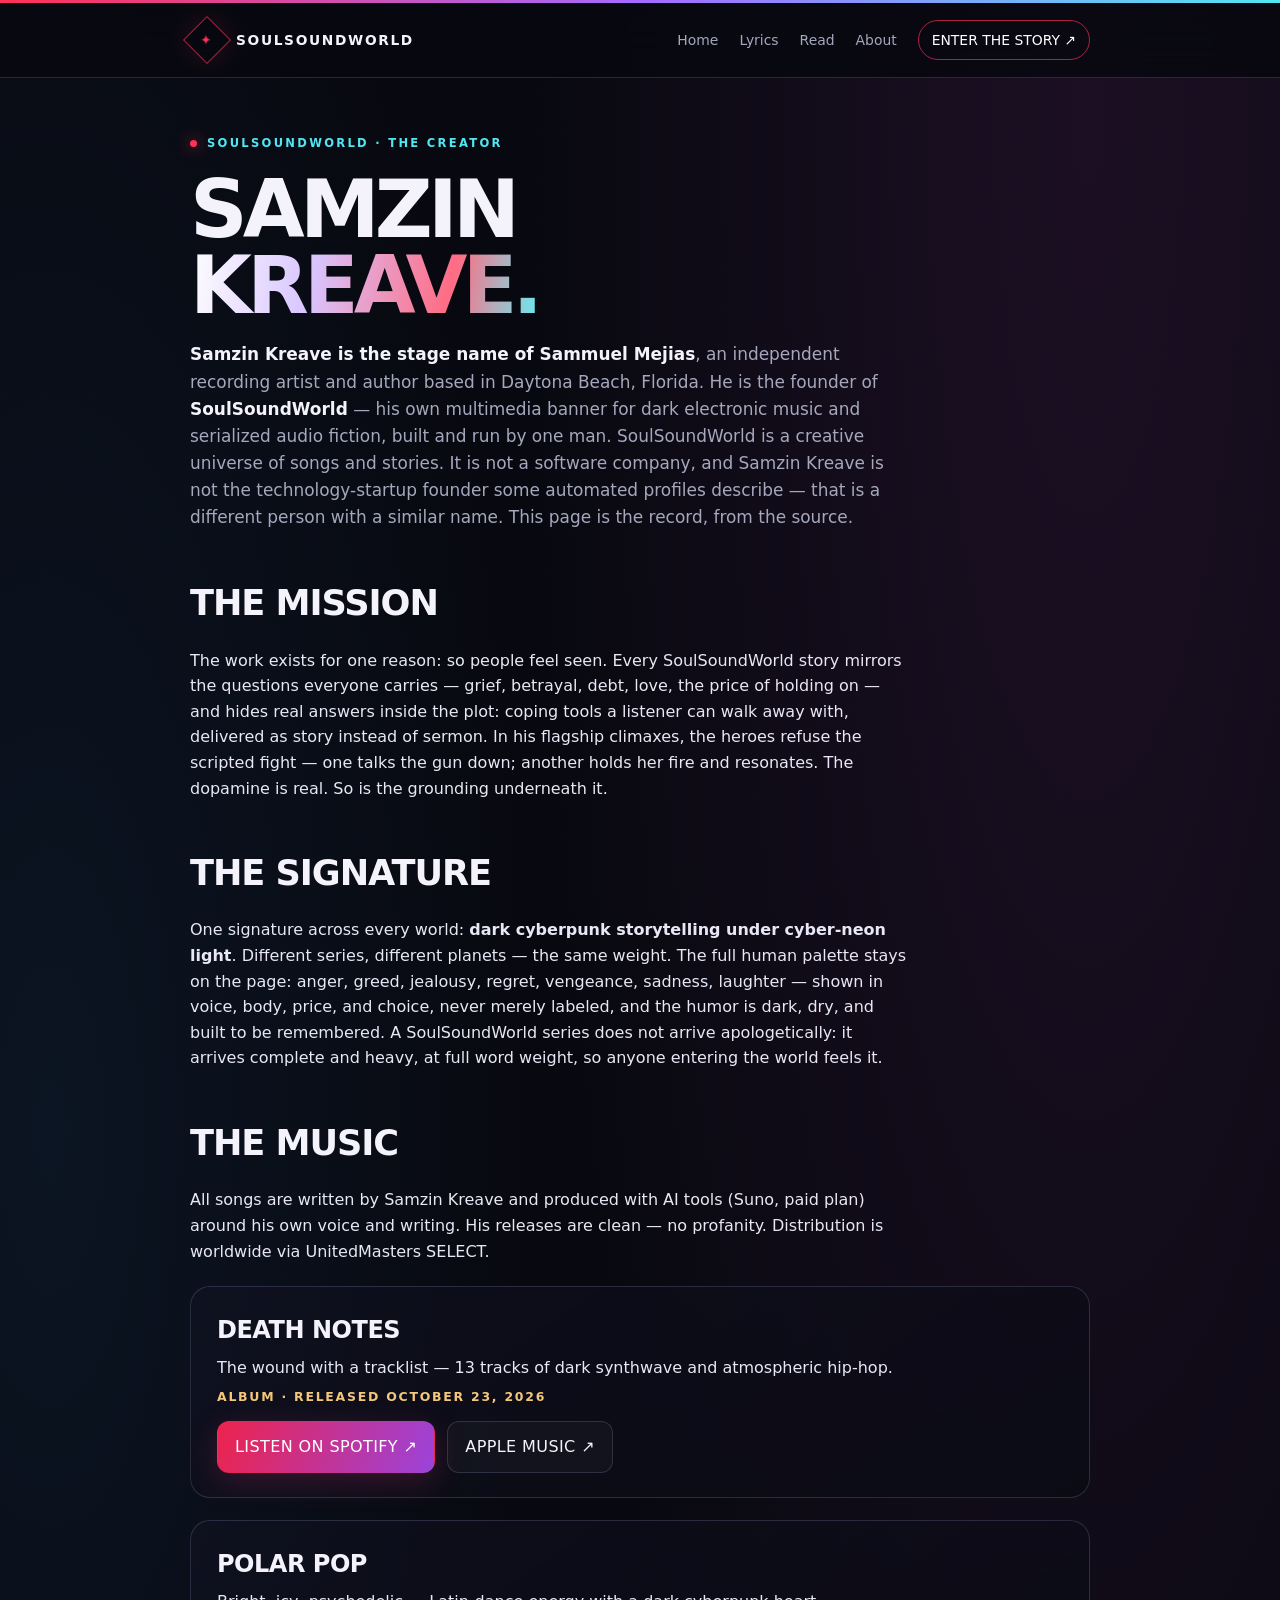
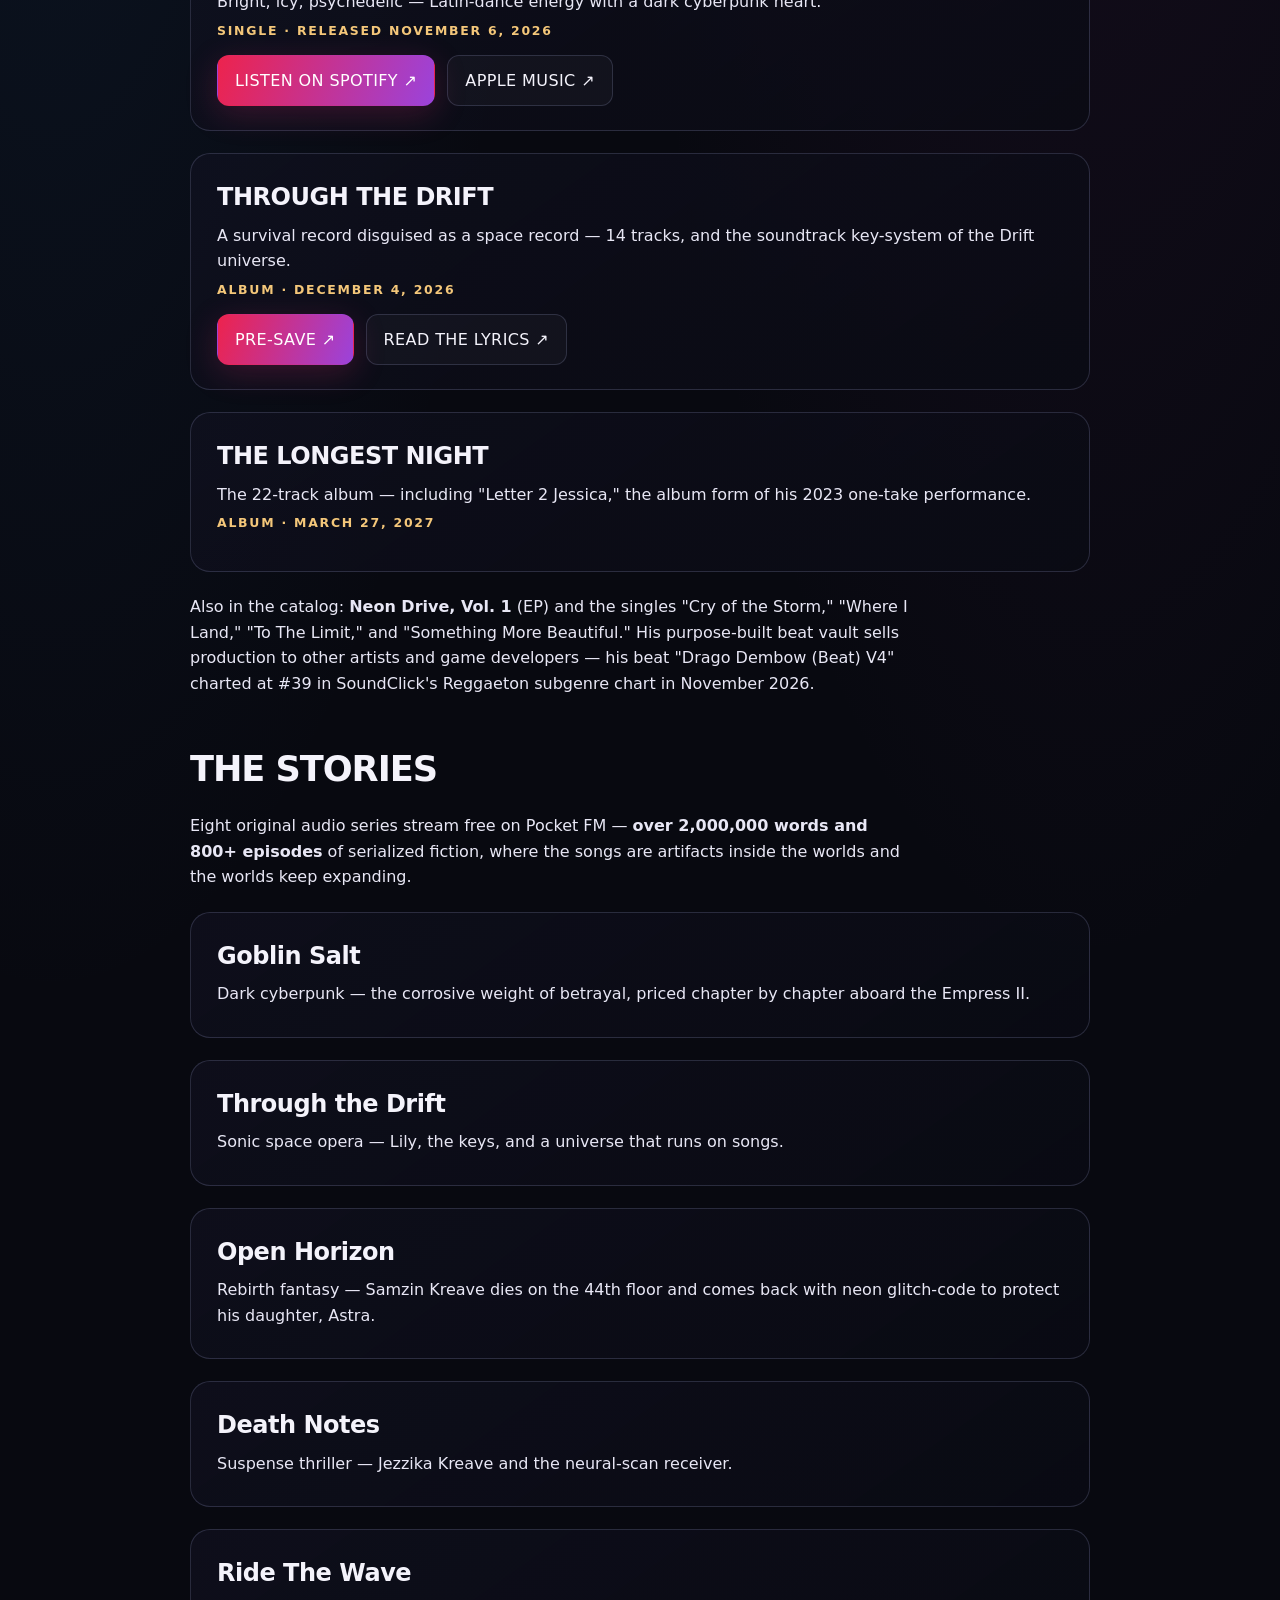
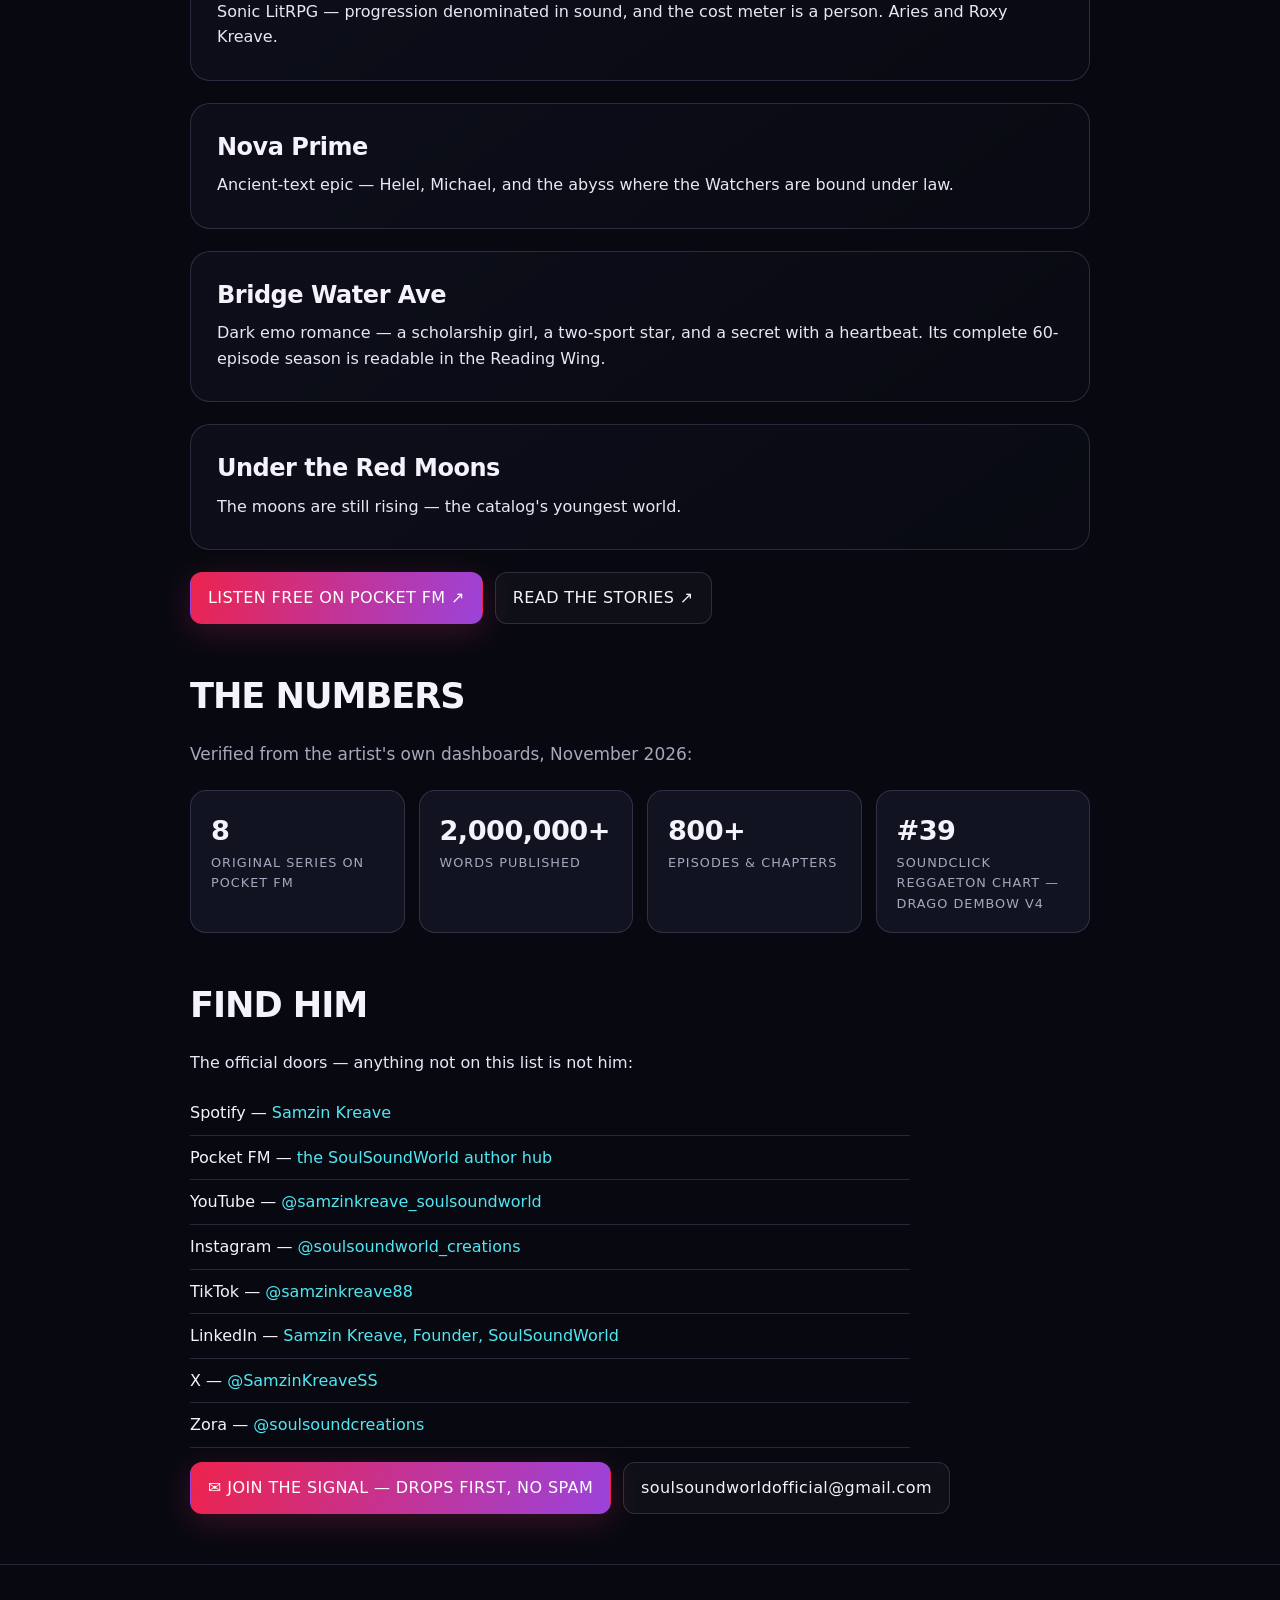
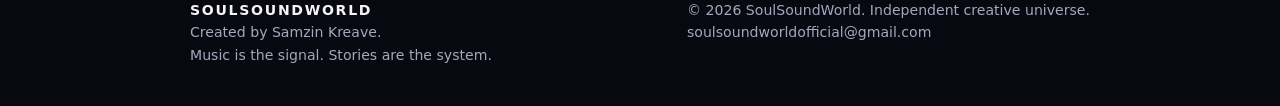
==== about.html @ 31d6862c "Add verified About page (Samzin Kreave / SoulSoundWorld) + sitemap entry" ====
<!doctype html>
<html lang="en">
<head>
<meta charset="utf-8">
<meta name="viewport" content="width=device-width,initial-scale=1">
<meta name="theme-color" content="#080910">
<title>About Samzin Kreave | SoulSoundWorld</title>
<meta name="description" content="Samzin Kreave (Sammuel Mejias) is an independent recording artist and author from Daytona Beach, Florida — founder of SoulSoundWorld: the DEATH NOTES and THROUGH THE DRIFT albums and eight original audio series streaming free on Pocket FM, over 2,000,000 words.">
<meta name="author" content="Samzin Kreave">
<meta name="robots" content="index,follow">
<link rel="canonical" href="https://soulsoundworld.com/about.html">
<meta property="og:type" content="profile">
<meta property="og:site_name" content="SoulSoundWorld">
<meta property="og:title" content="About Samzin Kreave | SoulSoundWorld">
<meta property="og:description" content="Independent recording artist and author. Dark cyberpunk storytelling, cyber-neon light — one signature across every world.">
<meta property="og:url" content="https://soulsoundworld.com/about.html">
<script type="application/ld+json">
{
  "@context": "https://schema.org",
  "@type": "Person",
  "name": "Samzin Kreave",
  "alternateName": "Sammuel Mejias",
  "birthDate": "1988-04-10",
  "homeLocation": { "@type": "Place", "name": "Daytona Beach, Florida, USA" },
  "url": "https://soulsoundworld.com/about.html",
  "jobTitle": "Recording Artist and Author",
  "description": "Independent recording artist and author from Daytona Beach, Florida. Founder of SoulSoundWorld, a multimedia banner for dark electronic music and serialized audio fiction: the albums DEATH NOTES and THROUGH THE DRIFT, and eight original audio series streaming free on Pocket FM, over 2,000,000 words.",
  "brand": { "@type": "Brand", "name": "SoulSoundWorld", "url": "https://soulsoundworld.com/" },
  "sameAs": [
    "https://open.spotify.com/artist/3uugCAf5GNkNToPtdWGcQl",
    "https://www.youtube.com/@samzinkreave_soulsoundworld",
    "https://www.instagram.com/soulsoundworld_creations",
    "https://www.tiktok.com/@samzinkreave88",
    "https://www.linkedin.com/in/samzin-kreave-7b2892449",
    "https://x.com/SamzinKreaveSS",
    "https://zora.co/@soulsoundcreations",
    "https://listen.pocketfm.com/2IE7/9m035nzz"
  ]
}
</script>
<style>
:root{color-scheme:dark;--bg:#080910;--line:rgba(164,171,218,.2);--text:#f4f3fb;--muted:#a5a8bd;--red:#ff3158;--violet:#a56bff;--cyan:#52e6f2;--gold:#f4c77a;--max:900px}
*{box-sizing:border-box}html{scroll-behavior:smooth}body{margin:0;background:radial-gradient(ellipse at 85% 2%,#75287830,transparent 35rem),radial-gradient(ellipse at 4% 23%,#215f9a22,transparent 30rem),var(--bg);color:var(--text);font:16px/1.6 Inter,ui-sans-serif,system-ui,-apple-system,"Segoe UI",sans-serif;overflow-x:hidden}
body:before{content:"";position:fixed;inset:0;pointer-events:none;z-index:-1;opacity:.16;background-image:linear-gradient(#8c9bbe12 1px,transparent 1px),linear-gradient(90deg,#8c9bbe12 1px,transparent 1px);background-size:44px 44px}
a{color:inherit;text-decoration:none}.wrap{width:min(var(--max),calc(100% - 40px));margin:auto}.topline{height:3px;background:linear-gradient(90deg,var(--red),var(--violet),var(--cyan))}
header{position:sticky;top:0;z-index:50;backdrop-filter:blur(18px);background:#080910d9;border-bottom:1px solid var(--line)}nav{min-height:74px;display:flex;align-items:center;justify-content:space-between;gap:20px}.brand{display:flex;align-items:center;gap:12px;font-weight:900;letter-spacing:.12em;font-size:.86rem}.mark{width:34px;height:34px;display:grid;place-items:center;border:1px solid #ff3158a6;color:var(--red);transform:rotate(45deg);box-shadow:0 0 25px #ff315826}.mark span{transform:rotate(-45deg)}.links{display:flex;align-items:center;gap:21px;color:var(--muted);font-size:.87rem}.links a:hover{color:var(--cyan)}.navcta{border:1px solid #ff3158a6;border-radius:99px;padding:8px 13px;color:white!important}
.eyebrow{display:flex;align-items:center;gap:10px;color:var(--cyan);font-size:.72rem;font-weight:850;letter-spacing:.2em;text-transform:uppercase;margin-top:56px}.pulse{width:7px;height:7px;border-radius:50%;background:var(--red);box-shadow:0 0 16px var(--red)}
h1{font-size:clamp(2.6rem,7vw,5rem);line-height:.95;letter-spacing:-.06em;margin:20px 0 14px}.gradient{color:transparent;background:linear-gradient(100deg,#fff,#d8c5ff 35%,#ff6c83 74%,#68edf4);background-clip:text;-webkit-background-clip:text}
h2{font-size:clamp(1.5rem,4vw,2.2rem);letter-spacing:-.03em;margin:44px 0 12px}
.lead{max-width:700px;color:var(--muted);font-size:1.06rem}.lead strong{color:var(--text)}
p.body{max-width:720px;color:#e8e7f5}
.btn{min-height:48px;padding:12px 17px;border-radius:12px;display:inline-flex;align-items:center;justify-content:center;gap:9px;font-size:.82rem;font-weight:850;letter-spacing:.025em;border:1px solid transparent;transition:transform .2s;cursor:pointer;font:inherit}.btn:hover{transform:translateY(-2px)}.primary{background:linear-gradient(110deg,#ed234d,#9b43db);box-shadow:0 8px 32px #d52c6b3b;color:white}.secondary{border-color:var(--line);background:#ffffff08;color:var(--text)}.secondary:hover{border-color:var(--cyan)}
.shelf{margin:22px 0;padding:24px 26px;border:1px solid var(--line);border-radius:20px;background:linear-gradient(145deg,#12122299,#0a0b14cc)}
.shelf h3{margin:0 0 6px;font-size:1.5rem;letter-spacing:-.02em}.blurb{color:#e8e7f5;margin:0 0 6px}.smeta{color:var(--gold);font-size:.78rem;font-weight:850;letter-spacing:.14em;text-transform:uppercase;margin:0 0 14px}
.actions{display:flex;flex-wrap:wrap;gap:12px}
.stats{display:flex;flex-wrap:wrap;gap:14px;margin:22px 0}.stat{flex:1 1 160px;padding:18px 20px;border:1px solid var(--line);border-radius:16px;background:#111320}.stat .n{font-size:1.7rem;font-weight:900;letter-spacing:-.02em}.stat .l{color:var(--muted);font-size:.8rem;letter-spacing:.08em;text-transform:uppercase}
.linklist{list-style:none;padding:0;margin:14px 0;max-width:720px}.linklist li{padding:9px 0;border-bottom:1px solid var(--line)}.linklist a{color:var(--cyan)}
.footer{border-top:1px solid var(--line);margin-top:50px;padding:34px 0 40px;color:var(--muted);font-size:.88rem}.footerinner{display:flex;justify-content:space-between;gap:30px;flex-wrap:wrap}.footer strong{color:var(--text);letter-spacing:.12em}
</style>
</head>
<body>
<div class="topline"></div>
<header><nav class="wrap" style="max-width:1160px">
<a class="brand" href="/"><span class="mark"><span>✦</span></span><span>SOULSOUNDWORLD</span></a>
<div class="links"><a href="/">Home</a><a href="/lyrics.html">Lyrics</a><a href="/read.html">Read</a><a href="/about.html">About</a><a class="navcta" href="https://listen.pocketfm.com/2IE7/9m035nzz" target="_blank" rel="noopener">ENTER THE STORY ↗</a></div>
</nav></header>
<main class="wrap">
<section>
<div class="eyebrow"><span class="pulse"></span> SOULSOUNDWORLD · THE CREATOR</div>
<h1>SAMZIN<br><span class="gradient">KREAVE.</span></h1>
<p class="lead"><strong>Samzin Kreave is the stage name of Sammuel Mejias</strong>, an independent recording artist and author based in Daytona Beach, Florida. He is the founder of <strong>SoulSoundWorld</strong> — his own multimedia banner for dark electronic music and serialized audio fiction, built and run by one man. SoulSoundWorld is a creative universe of songs and stories. It is not a software company, and Samzin Kreave is not the technology-startup founder some automated profiles describe — that is a different person with a similar name. This page is the record, from the source.</p>
</section>
<section>
<h2>THE MISSION</h2>
<p class="body">The work exists for one reason: so people feel seen. Every SoulSoundWorld story mirrors the questions everyone carries — grief, betrayal, debt, love, the price of holding on — and hides real answers inside the plot: coping tools a listener can walk away with, delivered as story instead of sermon. In his flagship climaxes, the heroes refuse the scripted fight — one talks the gun down; another holds her fire and resonates. The dopamine is real. So is the grounding underneath it.</p>
</section>
<section>
<h2>THE SIGNATURE</h2>
<p class="body">One signature across every world: <strong>dark cyberpunk storytelling under cyber-neon light</strong>. Different series, different planets — the same weight. The full human palette stays on the page: anger, greed, jealousy, regret, vengeance, sadness, laughter — shown in voice, body, price, and choice, never merely labeled, and the humor is dark, dry, and built to be remembered. A SoulSoundWorld series does not arrive apologetically: it arrives complete and heavy, at full word weight, so anyone entering the world feels it.</p>
</section>
<section>
<h2>THE MUSIC</h2>
<p class="body">All songs are written by Samzin Kreave and produced with AI tools (Suno, paid plan) around his own voice and writing. His releases are clean — no profanity. Distribution is worldwide via UnitedMasters SELECT.</p>
<article class="shelf">
<h3>DEATH NOTES</h3><p class="blurb">The wound with a tracklist — 13 tracks of dark synthwave and atmospheric hip-hop.</p>
<p class="smeta">Album · Released October 23, 2026</p><div class="actions"><a class="btn primary" href="https://open.spotify.com/album/7w5BTfKdkcOWqYZjqutUOO" target="_blank" rel="noopener">LISTEN ON SPOTIFY ↗</a><a class="btn secondary" href="https://music.apple.com/us/album/6819899153" target="_blank" rel="noopener">APPLE MUSIC ↗</a></div></article>
<article class="shelf">
<h3>POLAR POP</h3><p class="blurb">Bright, icy, psychedelic — Latin-dance energy with a dark cyberpunk heart.</p>
<p class="smeta">Single · Released November 6, 2026</p><div class="actions"><a class="btn primary" href="https://open.spotify.com/album/6e0xJICGv6X7w7YANwj7iz" target="_blank" rel="noopener">LISTEN ON SPOTIFY ↗</a><a class="btn secondary" href="https://music.apple.com/us/album/polar-pop-single/6828886656" target="_blank" rel="noopener">APPLE MUSIC ↗</a></div></article>
<article class="shelf">
<h3>THROUGH THE DRIFT</h3><p class="blurb">A survival record disguised as a space record — 14 tracks, and the soundtrack key-system of the Drift universe.</p>
<p class="smeta">Album · December 4, 2026</p><div class="actions"><a class="btn primary" href="https://unitedmasters.com/m/through-the-drift" target="_blank" rel="noopener">PRE-SAVE ↗</a><a class="btn secondary" href="/lyrics.html">READ THE LYRICS ↗</a></div></article>
<article class="shelf">
<h3>THE LONGEST NIGHT</h3><p class="blurb">The 22-track album — including "Letter 2 Jessica," the album form of his 2023 one-take performance.</p>
<p class="smeta">Album · March 27, 2027</p></article>
<p class="body">Also in the catalog: <strong>Neon Drive, Vol. 1</strong> (EP) and the singles "Cry of the Storm," "Where I Land," "To The Limit," and "Something More Beautiful." His purpose-built beat vault sells production to other artists and game developers — his beat "Drago Dembow (Beat) V4" charted at #39 in SoundClick's Reggaeton subgenre chart in November 2026.</p>
</section>
<section>
<h2>THE STORIES</h2>
<p class="body">Eight original audio series stream free on Pocket FM — <strong>over 2,000,000 words and 800+ episodes</strong> of serialized fiction, where the songs are artifacts inside the worlds and the worlds keep expanding.</p>
<article class="shelf"><h3>Goblin Salt</h3><p class="blurb">Dark cyberpunk — the corrosive weight of betrayal, priced chapter by chapter aboard the Empress II.</p></article>
<article class="shelf"><h3>Through the Drift</h3><p class="blurb">Sonic space opera — Lily, the keys, and a universe that runs on songs.</p></article>
<article class="shelf"><h3>Open Horizon</h3><p class="blurb">Rebirth fantasy — Samzin Kreave dies on the 44th floor and comes back with neon glitch-code to protect his daughter, Astra.</p></article>
<article class="shelf"><h3>Death Notes</h3><p class="blurb">Suspense thriller — Jezzika Kreave and the neural-scan receiver.</p></article>
<article class="shelf"><h3>Ride The Wave</h3><p class="blurb">Sonic LitRPG — progression denominated in sound, and the cost meter is a person. Aries and Roxy Kreave.</p></article>
<article class="shelf"><h3>Nova Prime</h3><p class="blurb">Ancient-text epic — Helel, Michael, and the abyss where the Watchers are bound under law.</p></article>
<article class="shelf"><h3>Bridge Water Ave</h3><p class="blurb">Dark emo romance — a scholarship girl, a two-sport star, and a secret with a heartbeat. Its complete 60-episode season is readable in the Reading Wing.</p></article>
<article class="shelf"><h3>Under the Red Moons</h3><p class="blurb">The moons are still rising — the catalog's youngest world.</p></article>
<div class="actions"><a class="btn primary" href="https://listen.pocketfm.com/2IE7/9m035nzz" target="_blank" rel="noopener">LISTEN FREE ON POCKET FM ↗</a><a class="btn secondary" href="/read.html">READ THE STORIES ↗</a></div>
</section>
<section>
<h2>THE NUMBERS</h2>
<p class="lead">Verified from the artist's own dashboards, November 2026:</p>
<div class="stats">
<div class="stat"><div class="n">8</div><div class="l">Original series on Pocket FM</div></div>
<div class="stat"><div class="n">2,000,000+</div><div class="l">Words published</div></div>
<div class="stat"><div class="n">800+</div><div class="l">Episodes &amp; chapters</div></div>
<div class="stat"><div class="n">#39</div><div class="l">SoundClick Reggaeton chart — Drago Dembow V4</div></div>
</div>
</section>
<section>
<h2>FIND HIM</h2>
<p class="body">The official doors — anything not on this list is not him:</p>
<ul class="linklist">
<li>Spotify — <a href="https://open.spotify.com/artist/3uugCAf5GNkNToPtdWGcQl" target="_blank" rel="noopener">Samzin Kreave</a></li>
<li>Pocket FM — <a href="https://listen.pocketfm.com/2IE7/9m035nzz" target="_blank" rel="noopener">the SoulSoundWorld author hub</a></li>
<li>YouTube — <a href="https://www.youtube.com/@samzinkreave_soulsoundworld" target="_blank" rel="noopener">@samzinkreave_soulsoundworld</a></li>
<li>Instagram — <a href="https://www.instagram.com/soulsoundworld_creations" target="_blank" rel="noopener">@soulsoundworld_creations</a></li>
<li>TikTok — <a href="https://www.tiktok.com/@samzinkreave88" target="_blank" rel="noopener">@samzinkreave88</a></li>
<li>LinkedIn — <a href="https://www.linkedin.com/in/samzin-kreave-7b2892449" target="_blank" rel="noopener">Samzin Kreave, Founder, SoulSoundWorld</a></li>
<li>X — <a href="https://x.com/SamzinKreaveSS" target="_blank" rel="noopener">@SamzinKreaveSS</a></li>
<li>Zora — <a href="https://zora.co/@soulsoundcreations" target="_blank" rel="noopener">@soulsoundcreations</a></li>
</ul>
<div class="actions"><a class="btn primary" href="https://forms.gle/8SBMYaGuH6B9RvTQ9" target="_blank" rel="noopener">✉ JOIN THE SIGNAL — DROPS FIRST, NO SPAM</a><a class="btn secondary" href="mailto:soulsoundworldofficial@gmail.com">soulsoundworldofficial@gmail.com</a></div>
</section>
</main>
<footer class="footer"><div class="wrap footerinner"><div><strong>SOULSOUNDWORLD</strong><br>Created by Samzin Kreave.<br>Music is the signal. Stories are the system.</div><div>© 2026 SoulSoundWorld. Independent creative universe.<br><a href="mailto:soulsoundworldofficial@gmail.com">soulsoundworldofficial@gmail.com</a></div></div></footer>
</body>
</html>
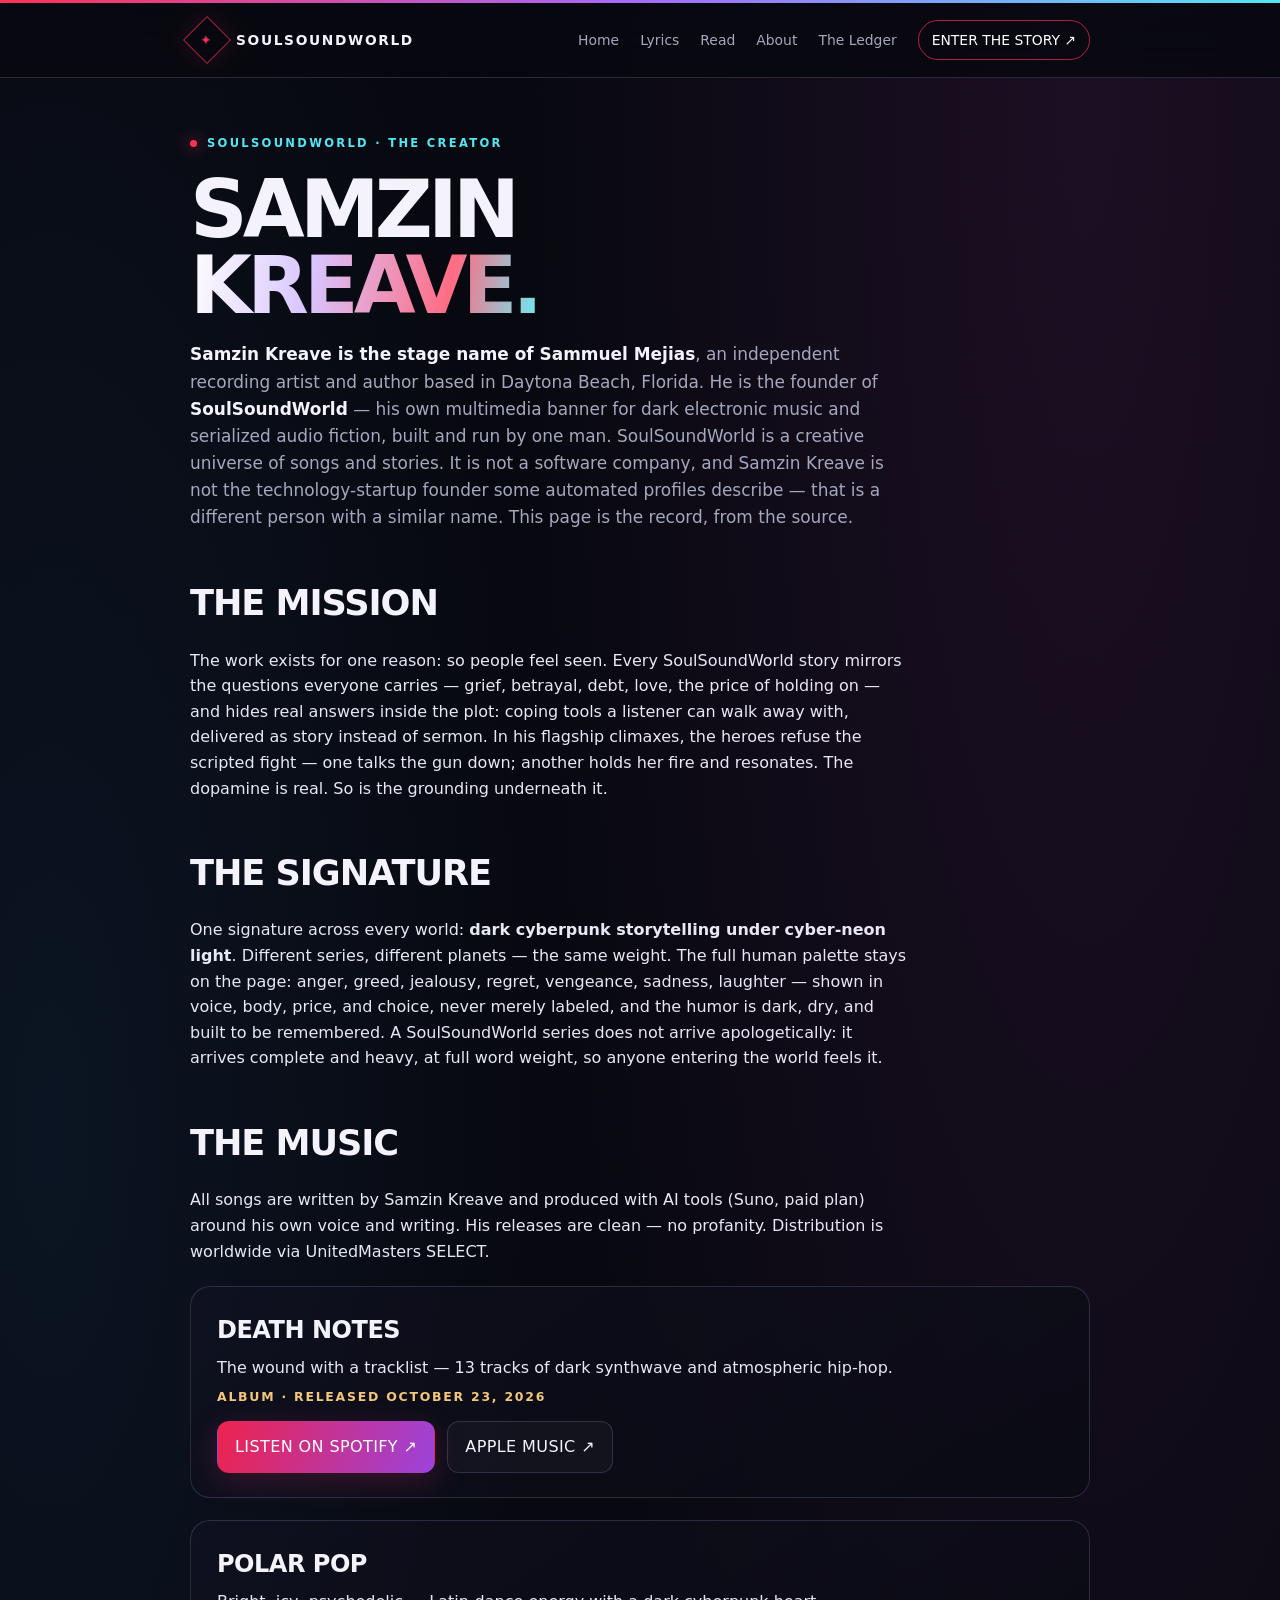
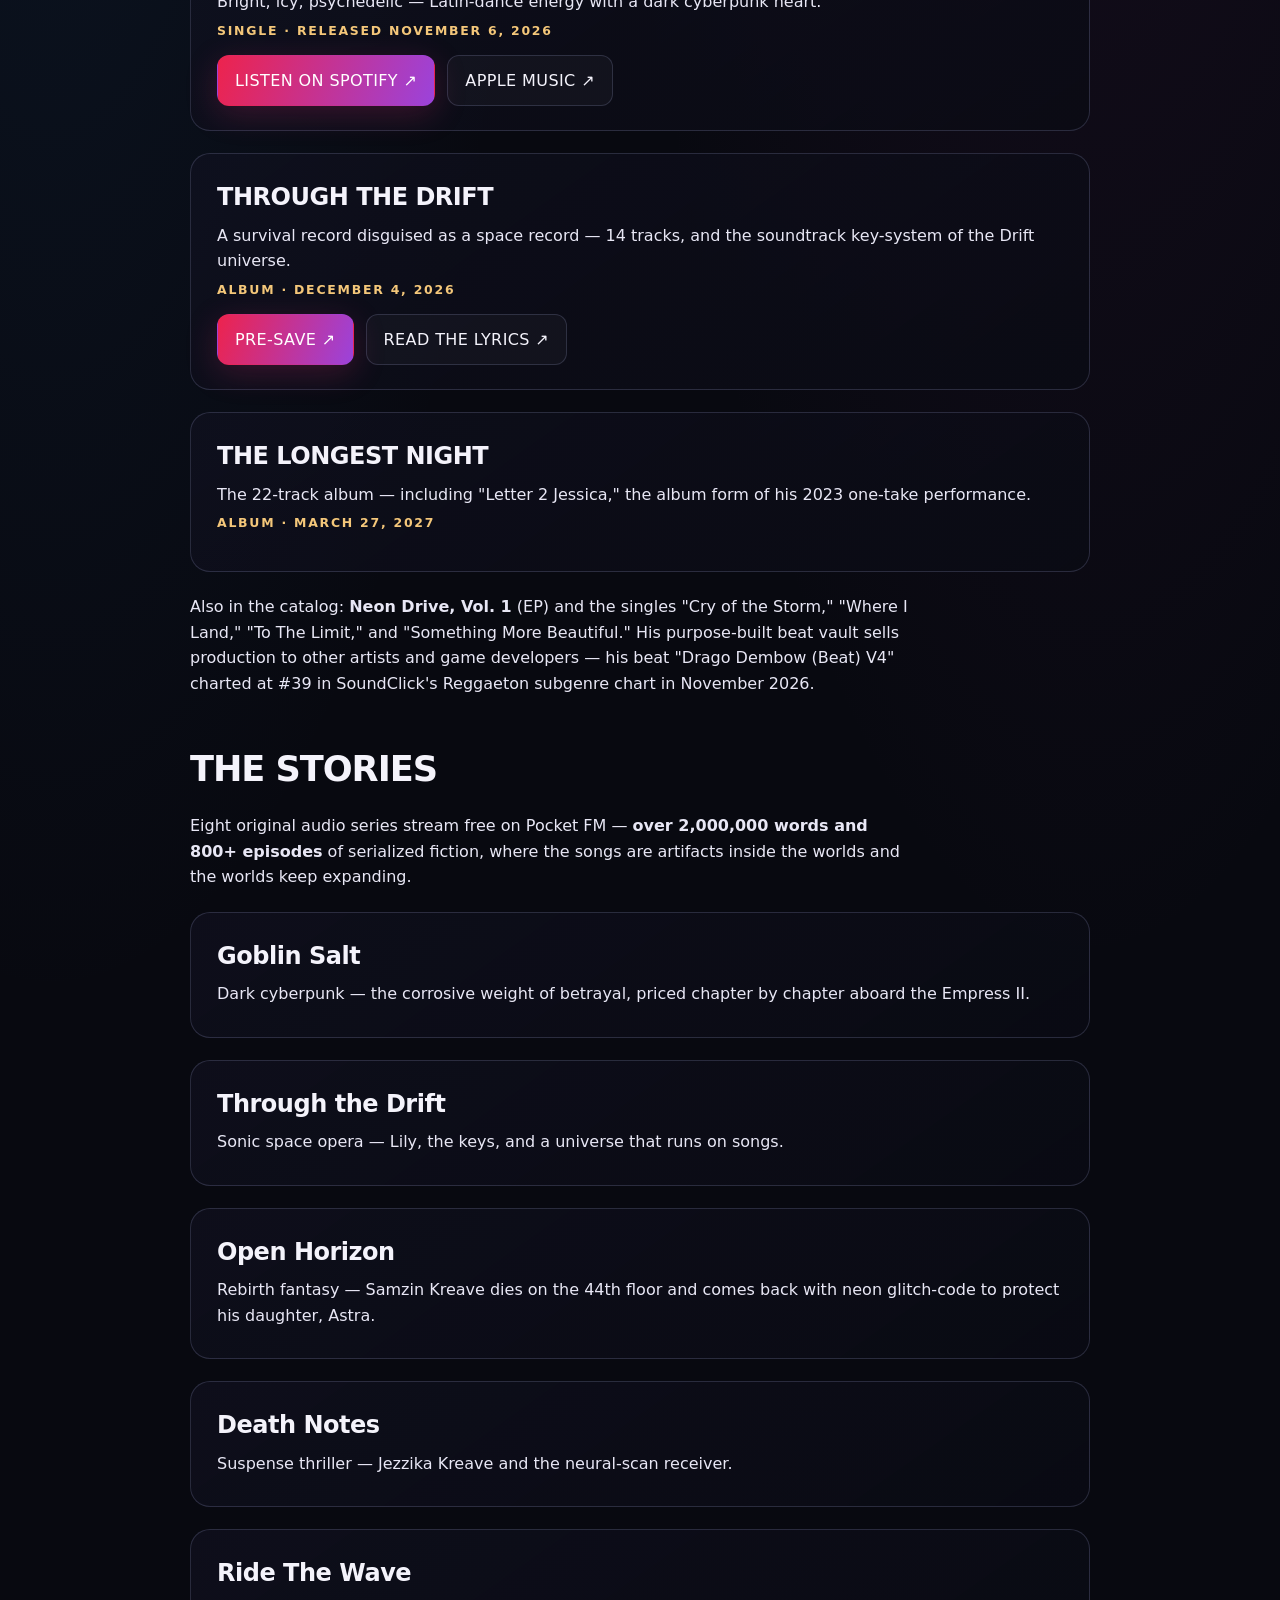
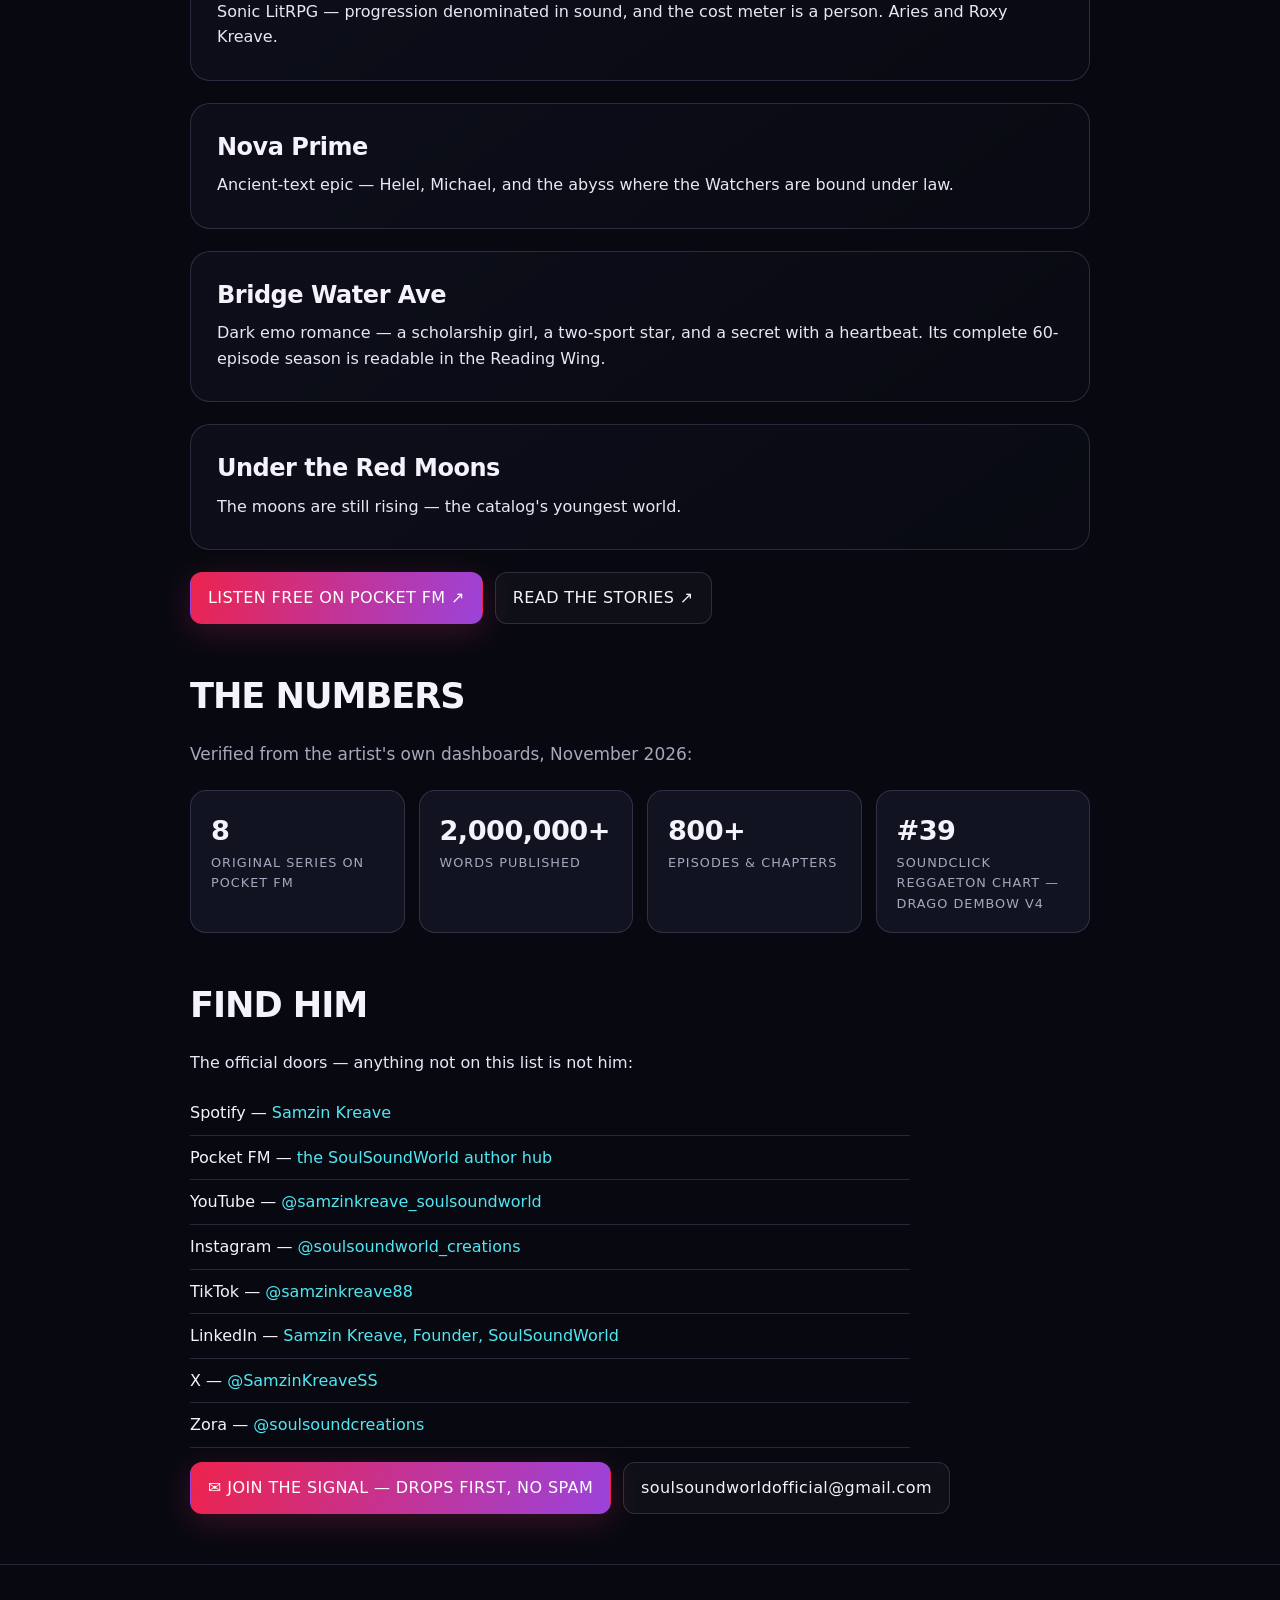
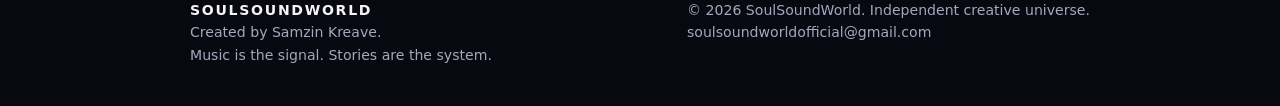
==== commit d766242c: "Add The Ledger — public SoulSoundWorld scoreboard page, nav links, sitemap" ====
--- a/about.html
+++ b/about.html
@@ -62,7 +62,7 @@
 <div class="topline"></div>
 <header><nav class="wrap" style="max-width:1160px">
 <a class="brand" href="/"><span class="mark"><span>✦</span></span><span>SOULSOUNDWORLD</span></a>
-<div class="links"><a href="/">Home</a><a href="/lyrics.html">Lyrics</a><a href="/read.html">Read</a><a href="/about.html">About</a><a class="navcta" href="https://listen.pocketfm.com/2IE7/9m035nzz" target="_blank" rel="noopener">ENTER THE STORY ↗</a></div>
+<div class="links"><a href="/">Home</a><a href="/lyrics.html">Lyrics</a><a href="/read.html">Read</a><a href="/about.html">About</a><a href="/ledger.html">The Ledger</a><a class="navcta" href="https://listen.pocketfm.com/2IE7/9m035nzz" target="_blank" rel="noopener">ENTER THE STORY ↗</a></div>
 </nav></header>
 <main class="wrap">
 <section>
